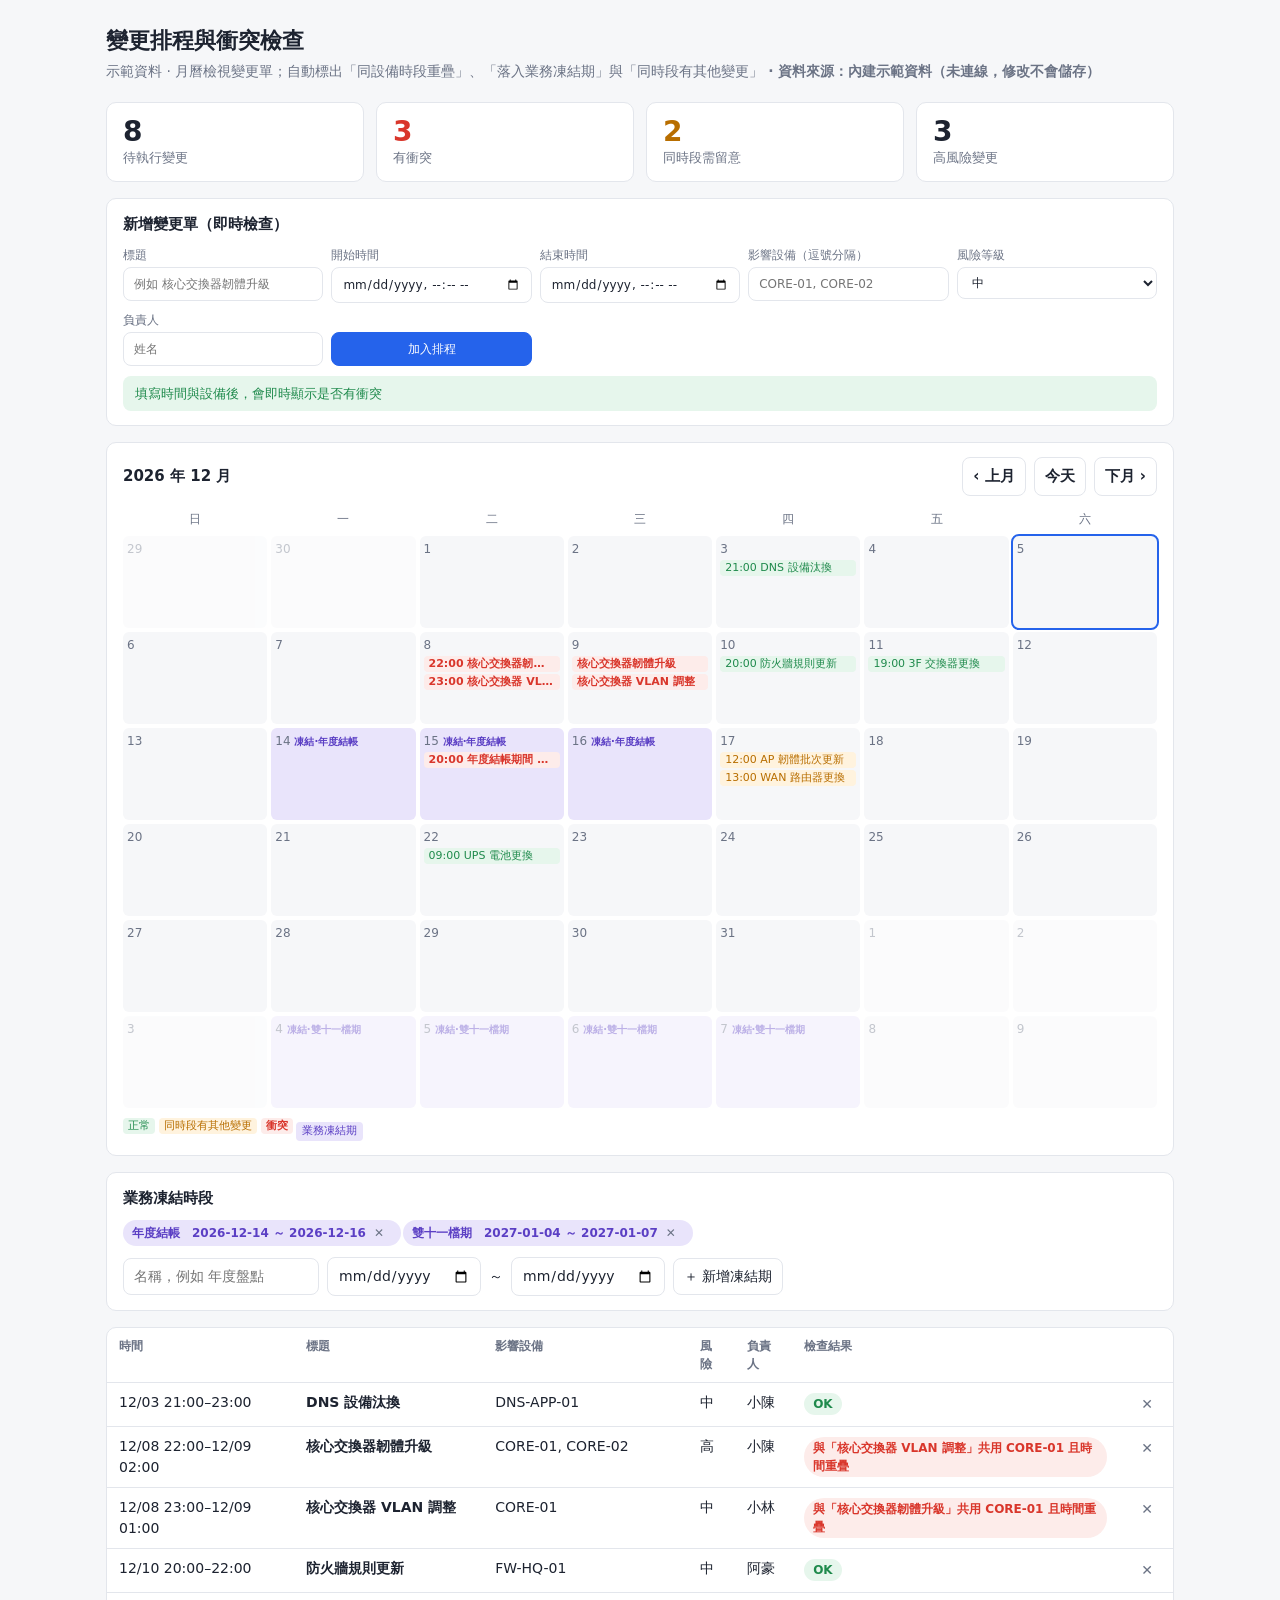
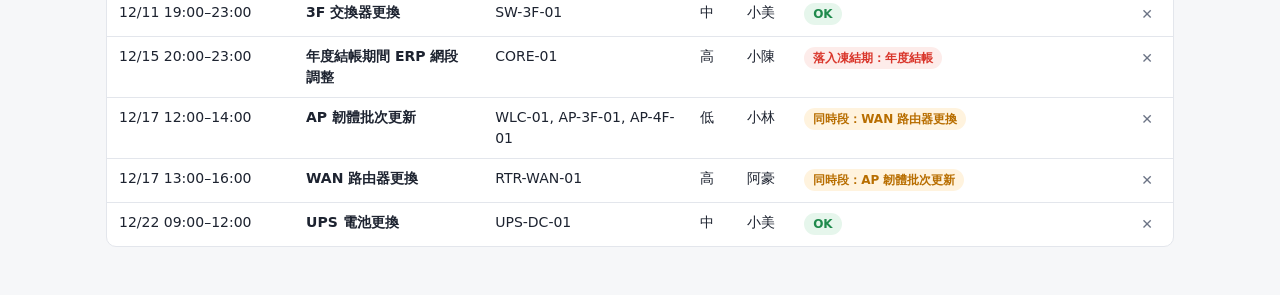
==== change-calendar.html @ cf8c07ed "Add IT netops toolbox (demo data, Supabase-backed) Co-Authored-By: Claude Sonnet 5.5 <noreply@anthro" ====
<!doctype html>
<html lang="zh-Hant">
<head>
<meta charset="utf-8">
<meta name="viewport" content="width=device-width, initial-scale=1">
<title>變更排程與衝突檢查</title>
<style>
:root{--bg:#f6f7f9;--card:#fff;--text:#1d2330;--muted:#6b7385;--line:#e3e6ec;--accent:#2563eb;
 --red:#d9362b;--red-bg:#fdecea;--amber:#b86e00;--amber-bg:#fff3de;--green:#1f8a4c;--green-bg:#e6f6ec;--freeze:#e9e4fb;--freeze-t:#5b3fc4}
@media (prefers-color-scheme:dark){:root{--bg:#12151c;--card:#1b2029;--text:#e8ebf2;--muted:#98a1b3;--line:#2b323f;--accent:#6b9bff;
 --red:#ff7b72;--red-bg:#3a1d1b;--amber:#f0b45a;--amber-bg:#3a2d14;--green:#5fd08a;--green-bg:#17301f;--freeze:#2a2547;--freeze-t:#b69bff}}
*{box-sizing:border-box}
body{margin:0;background:var(--bg);color:var(--text);font:14px/1.5 -apple-system,"PingFang TC","Noto Sans TC",system-ui,sans-serif}
.wrap{max-width:1100px;margin:0 auto;padding:24px 16px 48px}
h1{font-size:22px;margin:0 0 4px}.sub{color:var(--muted);margin:0 0 20px}
.cards{display:grid;grid-template-columns:repeat(4,1fr);gap:12px;margin-bottom:16px}
.card,.panel{background:var(--card);border:1px solid var(--line);border-radius:10px;padding:14px 16px}
.panel{margin-bottom:16px}
.card .n{font-size:28px;font-weight:700;line-height:1.1}.card .l{color:var(--muted);font-size:13px}
.panel h2{font-size:15px;margin:0 0 10px;display:flex;justify-content:space-between;align-items:center;flex-wrap:wrap;gap:8px}
input,select,button{font:inherit;color:var(--text);background:var(--card);border:1px solid var(--line);border-radius:8px;padding:7px 10px}
button{cursor:pointer}button:hover{border-color:var(--accent)}
button.primary{background:var(--accent);border-color:var(--accent);color:#fff}
.form{display:grid;grid-template-columns:repeat(auto-fit,minmax(170px,1fr));gap:8px}
.form label{display:flex;flex-direction:column;font-size:12px;color:var(--muted);gap:3px}
.form input,.form select{width:100%}
.live{margin-top:10px;padding:8px 12px;border-radius:8px;font-size:13px}
.live.ok{background:var(--green-bg);color:var(--green)}.live.bad{background:var(--red-bg);color:var(--red)}.live.warn{background:var(--amber-bg);color:var(--amber)}
.cal{display:grid;grid-template-columns:repeat(7,1fr);gap:4px}
.dow{font-size:12px;color:var(--muted);text-align:center;padding:4px 0}
.day{min-height:92px;background:var(--bg);border-radius:6px;padding:4px;overflow:hidden;position:relative}
.day.other{opacity:.4}.day.today{outline:2px solid var(--accent)}
.day.freeze{background:var(--freeze)}
.day .d{font-size:12px;color:var(--muted)}
.day .fz{font-size:10px;color:var(--freeze-t);font-weight:600}
.chip{display:block;font-size:11px;line-height:1.3;border-radius:4px;padding:1px 5px;margin-top:2px;white-space:nowrap;overflow:hidden;text-overflow:ellipsis;background:var(--green-bg);color:var(--green);cursor:pointer}
.chip.conflict{background:var(--red-bg);color:var(--red);font-weight:600}
.chip.warn{background:var(--amber-bg);color:var(--amber)}
.tw{background:var(--card);border:1px solid var(--line);border-radius:10px;overflow-x:auto}
table{width:100%;border-collapse:collapse;min-width:860px}
th,td{padding:9px 12px;text-align:left;border-bottom:1px solid var(--line);vertical-align:top}
th{font-size:12px;color:var(--muted)}tr:last-child td{border-bottom:0}
.tag{display:inline-block;padding:2px 9px;border-radius:99px;font-size:12px;font-weight:600;margin:1px 2px 1px 0}
.t-ok{background:var(--green-bg);color:var(--green)}.t-bad{background:var(--red-bg);color:var(--red)}.t-warn{background:var(--amber-bg);color:var(--amber)}
.x{border:0;background:none;color:var(--muted);padding:2px 8px}
.row{display:flex;gap:8px;flex-wrap:wrap}
tr.hl{background:var(--amber-bg)}
@media(max-width:760px){.cards{grid-template-columns:repeat(2,1fr)}.day{min-height:64px}}
</style>
</head>
<body>
<div class="wrap">
  <h1>變更排程與衝突檢查</h1>
  <p class="sub">示範資料 · 月曆檢視變更單；自動標出「同設備時段重疊」、「落入業務凍結期」與「同時段有其他變更」</p>

  <div class="cards" id="cards"></div>

  <div class="panel">
    <h2>新增變更單（即時檢查）</h2>
    <form class="form" id="form">
      <label>標題<input name="title" required placeholder="例如 核心交換器韌體升級"></label>
      <label>開始時間<input type="datetime-local" name="start" required></label>
      <label>結束時間<input type="datetime-local" name="end" required></label>
      <label>影響設備（逗號分隔）<input name="devices" required placeholder="CORE-01, CORE-02"></label>
      <label>風險等級<select name="risk"><option>低</option><option selected>中</option><option>高</option></select></label>
      <label>負責人<input name="owner" required placeholder="姓名"></label>
      <label style="justify-content:flex-end"><button class="primary" type="submit">加入排程</button></label>
    </form>
    <div class="live ok" id="live">填寫時間與設備後，會即時顯示是否有衝突</div>
  </div>

  <div class="panel">
    <h2><span id="monthTitle"></span><span class="row"><button id="prev">‹ 上月</button><button id="todayBtn">今天</button><button id="next">下月 ›</button></span></h2>
    <div class="cal" id="cal"></div>
    <div style="font-size:12px;color:var(--muted);margin-top:8px">
      <span class="chip" style="display:inline-block">正常</span>
      <span class="chip warn" style="display:inline-block">同時段有其他變更</span>
      <span class="chip conflict" style="display:inline-block">衝突</span>
      <span style="display:inline-block;background:var(--freeze);color:var(--freeze-t);border-radius:4px;padding:1px 6px;font-size:11px">業務凍結期</span>
    </div>
  </div>

  <div class="panel"><h2>業務凍結時段</h2><div id="freezeList" style="font-size:13px"></div>
    <form class="row" id="fzForm" style="margin-top:10px;align-items:center">
      <input name="name" placeholder="名稱，例如 年度盤點" required style="min-width:160px">
      <input type="date" name="start" required> <span>～</span> <input type="date" name="end" required>
      <button type="submit">＋ 新增凍結期</button>
    </form>
  </div>

  <div class="tw"><table>
    <thead><tr><th>時間</th><th>標題</th><th>影響設備</th><th>風險</th><th>負責人</th><th>檢查結果</th><th></th></tr></thead>
    <tbody id="body"></tbody></table></div>
</div>

<script src="ops-db.js"></script>
<script>
const $=id=>document.getElementById(id);
const esc=s=>String(s).replace(/[&<>"]/g,c=>({'&':'&amp;','<':'&lt;','>':'&gt;','"':'&quot;'}[c]));
const pad=n=>String(n).padStart(2,'0');
const ymd=d=>`${d.getFullYear()}-${pad(d.getMonth()+1)}-${pad(d.getDate())}`;
const loc=d=>`${ymd(d)}T${pad(d.getHours())}:${pad(d.getMinutes())}`;
const now=new Date(); const day0=new Date(now.getFullYear(),now.getMonth(),now.getDate());
const at=(off,h,m=0)=>{const d=new Date(day0.getTime()+off*864e5);d.setHours(h,m,0,0);return loc(d)};

// 示範資料（日期相對今天）
function demo(){return [
 {id:1,title:'核心交換器韌體升級',start:at(3,22),end:at(4,2),devices:'CORE-01, CORE-02',risk:'高',owner:'小陳'},
 {id:2,title:'核心交換器 VLAN 調整',start:at(3,23),end:at(4,1),devices:'CORE-01',risk:'中',owner:'小林'},
 {id:3,title:'防火牆規則更新',start:at(5,20),end:at(5,22),devices:'FW-HQ-01',risk:'中',owner:'阿豪'},
 {id:4,title:'3F 交換器更換',start:at(6,19),end:at(6,23),devices:'SW-3F-01',risk:'中',owner:'小美'},
 {id:5,title:'年度結帳期間 ERP 網段調整',start:at(10,20),end:at(10,23),devices:'CORE-01',risk:'高',owner:'小陳'},
 {id:6,title:'AP 韌體批次更新',start:at(12,12),end:at(12,14),devices:'WLC-01, AP-3F-01, AP-4F-01',risk:'低',owner:'小林'},
 {id:7,title:'WAN 路由器更換',start:at(12,13),end:at(12,16),devices:'RTR-WAN-01',risk:'高',owner:'阿豪'},
 {id:8,title:'UPS 電池更換',start:at(17,9),end:at(17,12),devices:'UPS-DC-01',risk:'中',owner:'小美'},
 {id:9,title:'DNS 設備汰換',start:at(-2,21),end:at(-2,23),devices:'DNS-APP-01',risk:'中',owner:'小陳'},
];}
function demoFreeze(){
  const s=new Date(day0.getTime()+9*864e5), e=new Date(day0.getTime()+11*864e5);
  return [{name:'年度結帳',start:ymd(s),end:ymd(e)},{name:'雙十一檔期',start:ymd(new Date(day0.getTime()+30*864e5)),end:ymd(new Date(day0.getTime()+33*864e5))}];
}
let changes=demo(), freezes=demoFreeze(), nextId=100, view=new Date(now.getFullYear(),now.getMonth(),1);

const devs=c=>c.devices.split(/[,，]/).map(s=>s.trim().toUpperCase()).filter(Boolean);
const overlap=(a,b)=>a.start<b.end&&b.start<a.end;
const inFreeze=c=>freezes.filter(f=>c.start.slice(0,10)<=f.end&&c.end.slice(0,10)>=f.start);
// 檢查單一變更對其他變更的狀況
function check(c,others){
  const dev=[],time=[];
  others.forEach(o=>{
    if(o===c||!overlap(c,o)) return;
    const shared=devs(c).filter(d=>devs(o).includes(d));
    if(shared.length) dev.push({o,shared}); else time.push(o);
  });
  return {dev,time,freeze:inFreeze(c)};
}
const level=r=>(r.dev.length||r.freeze.length)?'bad':r.time.length?'warn':'ok';
const label=c=>`${c.start.slice(5,10).replace('-','/')} ${c.start.slice(11)}–${c.end.slice(0,10)===c.start.slice(0,10)?c.end.slice(11):c.end.slice(5,10).replace('-','/')+' '+c.end.slice(11)}`;

function render(){
  const sorted=changes.slice().sort((a,b)=>a.start<b.start?-1:1);
  const res=new Map(sorted.map(c=>[c,check(c,changes)]));
  const upcoming=sorted.filter(c=>c.end>=loc(now));
  const bad=upcoming.filter(c=>level(res.get(c))==='bad').length;
  const warn=upcoming.filter(c=>level(res.get(c))==='warn').length;
  const high=upcoming.filter(c=>c.risk==='高').length;
  $('cards').innerHTML=[['待執行變更',upcoming.length,''],['有衝突',bad,'color:var(--red)'],['同時段需留意',warn,'color:var(--amber)'],['高風險變更',high,'']]
    .map(([l,n,s])=>`<div class="card"><div class="n" style="${s}">${n}</div><div class="l">${l}</div></div>`).join('');

  // 月曆
  $('monthTitle').textContent=`${view.getFullYear()} 年 ${view.getMonth()+1} 月`;
  const first=new Date(view.getFullYear(),view.getMonth(),1), startDay=new Date(first.getTime()-first.getDay()*864e5);
  let h=['日','一','二','三','四','五','六'].map(d=>`<div class="dow">${d}</div>`).join('');
  for(let i=0;i<42;i++){
    const d=new Date(startDay.getTime()+i*864e5), key=ymd(d);
    const fz=freezes.find(f=>key>=f.start&&key<=f.end);
    const items=sorted.filter(c=>c.start.slice(0,10)<=key&&c.end.slice(0,10)>=key);
    h+=`<div class="day ${d.getMonth()!==view.getMonth()?'other':''} ${key===ymd(day0)?'today':''} ${fz?'freeze':''}">
      <div class="d">${d.getDate()}${fz?` <span class="fz">凍結·${esc(fz.name)}</span>`:''}</div>
      ${items.slice(0,3).map(c=>{const l=level(res.get(c));return `<span class="chip ${l==='bad'?'conflict':l==='warn'?'warn':''}" data-id="${c.id}" title="${esc(c.title)}">${c.start.slice(0,10)===key?c.start.slice(11,16)+' ':''}${esc(c.title)}</span>`}).join('')}
      ${items.length>3?`<span class="d">+${items.length-3} 筆</span>`:''}</div>`;
  }
  $('cal').innerHTML=h;

  $('freezeList').innerHTML=freezes.map((f,i)=>`<span class="tag t-warn" style="background:var(--freeze);color:var(--freeze-t)">${esc(f.name)}　${f.start} ～ ${f.end}<button class="x" data-fz="${i}">✕</button></span>`).join('')||'（無）';

  $('body').innerHTML=sorted.map(c=>{
    const r=res.get(c), tags=[];
    r.dev.forEach(x=>tags.push(`<span class="tag t-bad">與「${esc(x.o.title)}」共用 ${x.shared.join('/')} 且時間重疊</span>`));
    r.freeze.forEach(f=>tags.push(`<span class="tag t-bad">落入凍結期：${esc(f.name)}</span>`));
    r.time.forEach(o=>tags.push(`<span class="tag t-warn">同時段：${esc(o.title)}</span>`));
    if(c.risk==='高'&&!tags.length) tags.push('<span class="tag t-warn">高風險，請確認回復計畫</span>');
    return `<tr id="r${c.id}"><td>${label(c)}</td><td><b>${esc(c.title)}</b></td><td>${esc(c.devices)}</td><td>${c.risk}</td><td>${esc(c.owner)}</td>
      <td>${tags.join('')||'<span class="tag t-ok">OK</span>'}</td><td><button class="x" data-del="${c.id}">✕</button></td></tr>`}).join('');
}

// 表單即時檢查
function formChange(){
  const f=Object.fromEntries(new FormData($('form')));
  const live=$('live');
  if(!f.start||!f.end||!f.devices){live.className='live ok';live.textContent='填寫時間與設備後，會即時顯示是否有衝突';return null}
  if(f.end<=f.start){live.className='live bad';live.textContent='結束時間必須晚於開始時間';return null}
  const c={id:-1,title:f.title,start:f.start,end:f.end,devices:f.devices,risk:f.risk,owner:f.owner};
  const r=check(c,changes), msgs=[];
  r.dev.forEach(x=>msgs.push(`與「${x.o.title}」共用 ${x.shared.join('/')}，時間重疊`));
  r.freeze.forEach(z=>msgs.push(`落入凍結期「${z.name}」`));
  r.time.forEach(o=>msgs.push(`同時段另有「${o.title}」（不同設備）`));
  const l=level(r);
  live.className='live '+(l==='bad'?'bad':l==='warn'?'warn':'ok');
  live.innerHTML=l==='ok'?'✓ 沒有衝突':(l==='bad'?'✕ 衝突：':'⚠ 留意：')+msgs.map(esc).join('；');
  return c;
}
$('form').addEventListener('input',formChange);
$('form').addEventListener('submit',async e=>{
  e.preventDefault(); const c=formChange(); if(!c) return;
  const r=check(c,changes);
  if(level(r)==='bad' && !confirm('此變更有衝突，仍要加入排程嗎？')) return;
  if(OPS.live){
    const row=await OPS.insert('ops_changes',{title:c.title,start_at:c.start,end_at:c.end,devices:c.devices,risk:c.risk,owner:c.owner});
    if(!row) return OPS.fail('新增失敗');
    c.id=row.id;
  } else c.id=nextId++;
  changes.push(c); e.target.reset(); formChange(); render();
});
$('body').addEventListener('click',async e=>{
  const d=e.target.dataset.del; if(!d) return;
  if(OPS.live&&!(await OPS.remove('ops_changes','id=eq.'+d))) return OPS.fail('刪除失敗');
  changes=changes.filter(c=>c.id!==+d); render();
});
$('fzForm').addEventListener('submit',async e=>{
  e.preventDefault();
  const f=Object.fromEntries(new FormData(e.target));
  if(f.end<f.start) return alert('結束日不能早於開始日');
  const z={name:f.name.trim(),start:f.start,end:f.end};
  if(OPS.live){
    const row=await OPS.insert('ops_freezes',{name:z.name,start_date:z.start,end_date:z.end});
    if(!row) return OPS.fail('新增失敗');
    z.id=row.id;
  }
  freezes.push(z); freezes.sort((a,b)=>a.start<b.start?-1:1);
  e.target.reset(); formChange(); render();
});
$('freezeList').addEventListener('click',async e=>{
  const i=e.target.dataset.fz; if(i===undefined) return;
  const f=freezes[+i];
  if(OPS.live&&f.id&&!(await OPS.remove('ops_freezes','id=eq.'+f.id))) return OPS.fail('刪除失敗');
  freezes.splice(+i,1); render();
});
$('cal').addEventListener('click',e=>{const id=e.target.dataset.id; if(!id) return;
  document.querySelectorAll('tr.hl').forEach(t=>t.classList.remove('hl'));
  const r=$('r'+id); r.classList.add('hl'); r.scrollIntoView({behavior:'smooth',block:'center'});});
$('prev').onclick=()=>{view=new Date(view.getFullYear(),view.getMonth()-1,1);render()};
$('next').onclick=()=>{view=new Date(view.getFullYear(),view.getMonth()+1,1);render()};
$('todayBtn').onclick=()=>{view=new Date(now.getFullYear(),now.getMonth(),1);render()};
render();

// 從 Supabase 載入；失敗就沿用內建示範資料
(async()=>{
  const [c,f]=await Promise.all([OPS.select('ops_changes','order=start_at.asc'),OPS.select('ops_freezes','order=start_date.asc')]);
  if(c&&f){
    changes=c.map(x=>({id:x.id,title:x.title,start:x.start_at.slice(0,16),end:x.end_at.slice(0,16),devices:x.devices,risk:x.risk,owner:x.owner}));
    freezes=f.map(x=>({id:x.id,name:x.name,start:x.start_date,end:x.end_date}));
    render(); formChange();
  }
  OPS.mark();
})();
</script>
</body>
</html>
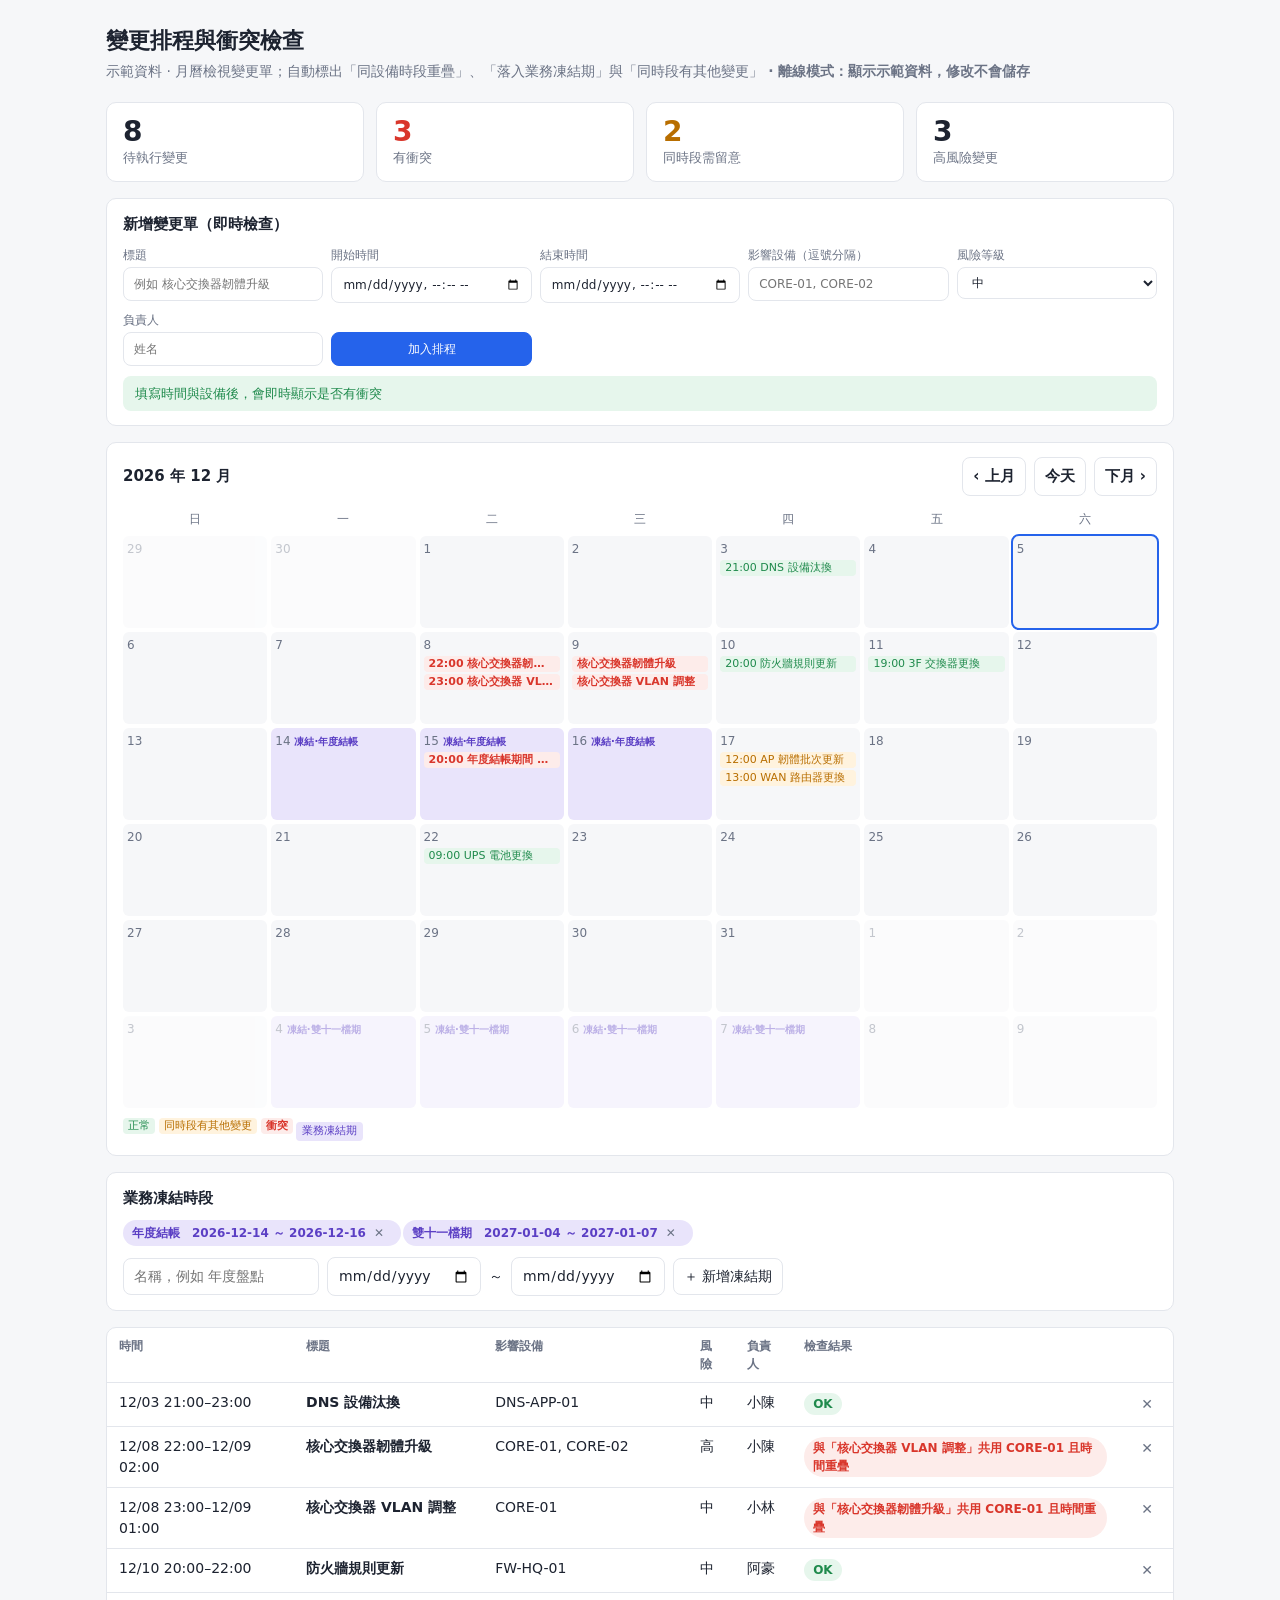
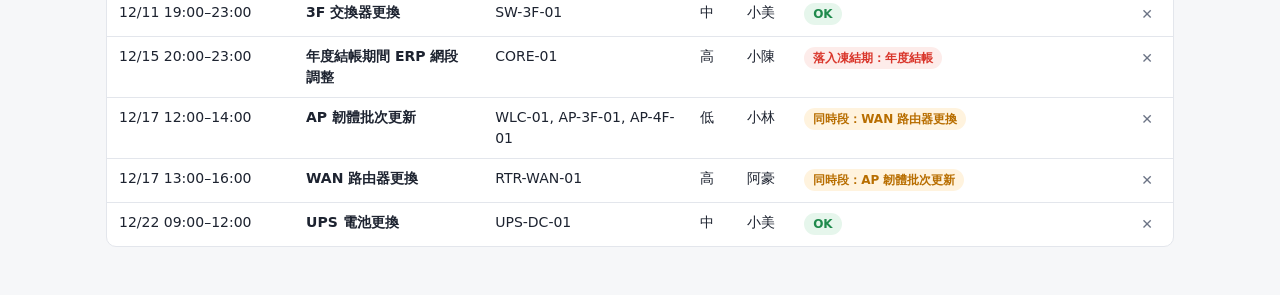
==== commit c15dc746: "Bust cache for ops-db.js so the label change reaches all visitors Co-Authored-By: Claude Sonnet 5.5 " ====
--- a/change-calendar.html
+++ b/change-calendar.html
@@ -93,7 +93,7 @@
     <tbody id="body"></tbody></table></div>
 </div>
 
-<script src="ops-db.js"></script>
+<script src="ops-db.js?v=2"></script>
 <script>
 const $=id=>document.getElementById(id);
 const esc=s=>String(s).replace(/[&<>"]/g,c=>({'&':'&amp;','<':'&lt;','>':'&gt;','"':'&quot;'}[c]));
